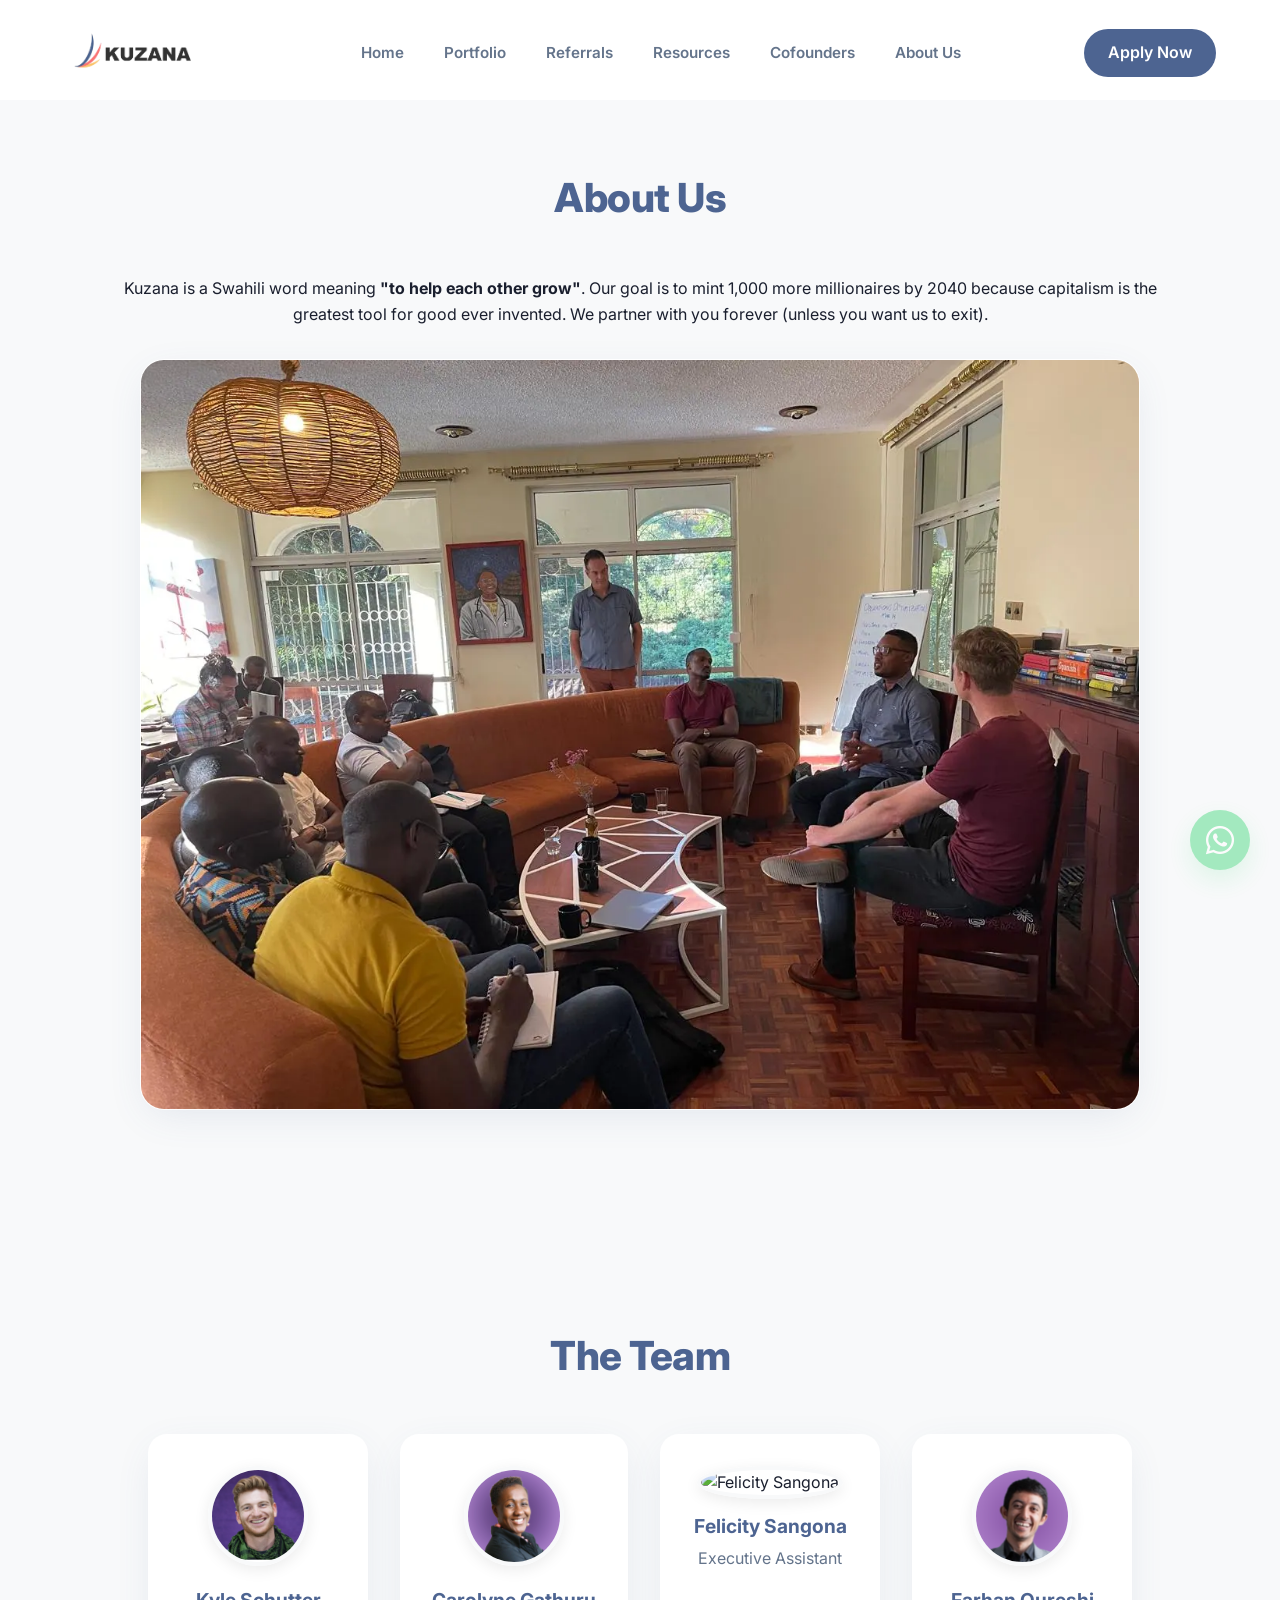
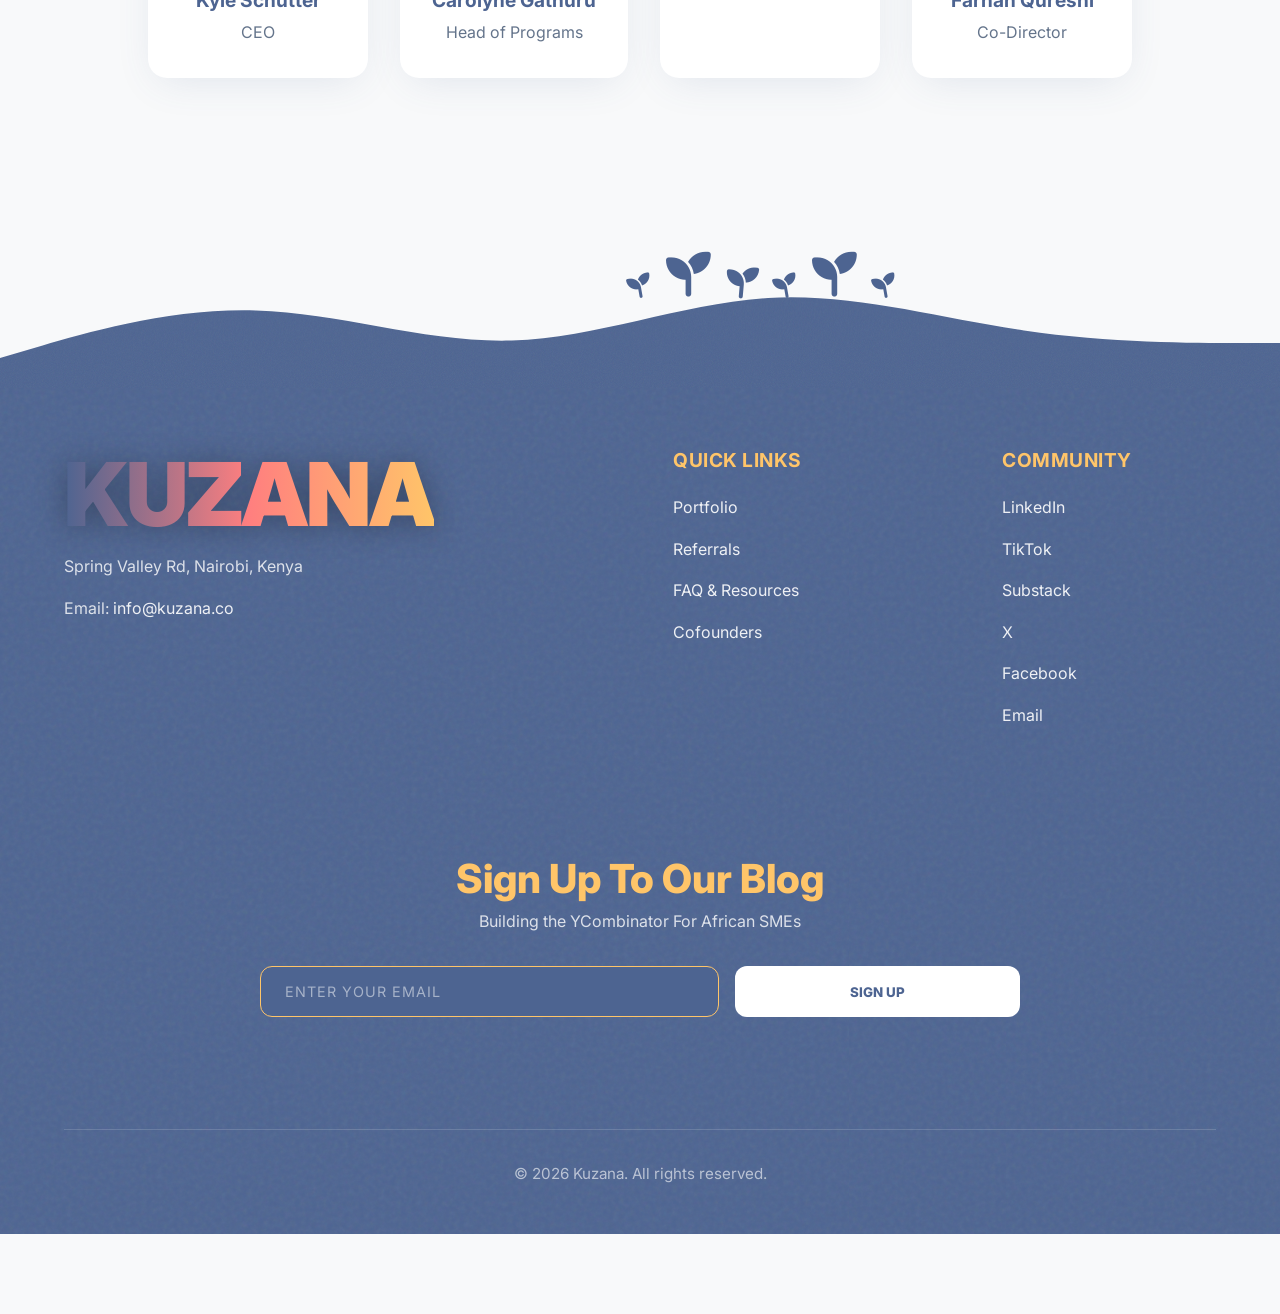
==== about.html @ e4b5b9cd "moved rest of files out" ====
<!DOCTYPE html>
<html lang="en">

<head>
    <meta charset="UTF-8">
    <meta name="viewport" content="width=device-width, initial-scale=1.0">
    <link rel="icon" type="image/png" href="../assets/logo/favicon.png">
    <title>Kuzana | About Our Team</title>
    <link href="https://fonts.googleapis.com/css2?family=Inter:wght@400;500;600;800&display=swap" rel="stylesheet">
    <link rel="stylesheet" href="../style.css">
    <link rel="stylesheet" href="https://cdnjs.cloudflare.com/ajax/libs/font-awesome/6.5.1/css/all.min.css">
</head>

<body>
    <!-- Sleek Navigation (Updated with Hamburger Support) -->
    <nav class="site-nav">
        <div class="nav-container">
            <a href="index.html" class="brand-logo">
                <img src="../assets/logo/kuzana-logo.png" alt="Kuzana Logo">
            </a>

            <!-- Hamburger Toggle -->
            <button class="menu-toggle" id="mobile-menu" aria-label="Toggle Menu">
                <i class="fa-solid fa-bars"></i>
            </button>

            <!-- Only ONE list of links -->
            <ul class="nav-links" id="nav-links">
                <li><a href="index.html">Home</a></li>
                <li><a href="portfolio.html">Portfolio</a></li>
                <li><a href="referral.html">Referrals</a></li>
                <li><a href="resources.html">Resources</a></li>
                <li><a href="cofounders.html">Cofounders</a></li>
                <li><a href="about.html">About Us</a></li>
                <!-- Mobile only CTA -->
                <li class="mobile-only-cta">
                    <a href="#apply" class="btn btn-nav">Apply Now</a>
                </li>
                </li>
            </ul>

            <!-- Desktop-only Apply Button (hidden on mobile) -->
            <a href="#apply" class="btn btn-nav desktop-cta">Apply Now</a>
        </div>
    </nav>

    <!-- Changed padding to be more responsive than the inline 5rem -->
    <main class="main-content" style="padding-top: 8rem;">

        <!-- About Us Section -->
        <section class="content-section">
            <div class="sleek-card text-center">
                <h3 class="section-heading">About Us</h3>
                <p class="max-w-3xl mx-auto mb-4">
                    Kuzana is a Swahili word meaning <strong>"to help each other grow"</strong>.
                    Our goal is to mint 1,000 more millionaires by 2040 because capitalism is the greatest
                    tool for good ever invented. We partner with you forever (unless you want us to exit).
                </p>

                <!-- About Us Image Placement -->
                <div class="media-container p-0 border-radius-inner">
                    <img src="../assets/images/image4.webp" alt="About Kuzana" class="full-width-image">
                </div>
            </div>
        </section>

        <!-- Team Section -->
        <section class="content-section text-center">
            <h3 class="section-heading">The Team</h3>
            <div class="team-grid">
                <!-- Each member is in their own card for easy stacking -->
                <div class="sleek-card team-member">
                    <img src="../assets/images/kyle profile pic.png" alt="Kyle Schutter" class="team-avatar">
                    <h5>Kyle Schutter</h5>
                    <p class="text-muted">CEO</p>
                </div>
                <div class="sleek-card team-member">
                    <img src="../assets/images/Carol profile pic.png" alt="Carolyne Gathuru" class="team-avatar">
                    <h5>Carolyne Gathuru</h5>
                    <p class="text-muted">Head of Programs</p>
                </div>
                <div class="sleek-card team-member">
                    <img src="../assets/images/Felicity profile pic.png" alt="Felicity Sangona" class="team-avatar">
                    <h5>Felicity Sangona</h5>
                    <p class="text-muted">Executive Assistant</p>
                </div>
                <div class="sleek-card team-member">
                    <img src="../assets/images/Farhan profile pic.png" alt="Farhan Qureshi" class="team-avatar">
                    <h5>Farhan Qureshi</h5>
                    <p class="text-muted">Co-Director</p>
                </div>
            </div>
        </section>
    </main>

    <!-- Silhouette Footer (Updated Layout) -->
    <footer class="site-footer">
        <!-- Saplings ride the wave -->
        <div class="sapling-container">
            <i class="fa-solid fa-seedling sapling s-small"></i>
            <i class="fa-solid fa-seedling sapling s-large"></i>
            <i class="fa-solid fa-seedling sapling s-medium"></i>
            <i class="fa-solid fa-seedling sapling s-small"></i>
            <i class="fa-solid fa-seedling sapling s-large"></i>
            <i class="fa-solid fa-seedling sapling s-small"></i>
        </div>

        <svg class="footer-silhouette" xmlns="http://www.w3.org/2000/svg" viewBox="0 0 1440 320"
            preserveAspectRatio="none">
            <defs>
                <filter id="waveNoise">
                    <feTurbulence type="fractalNoise" baseFrequency="0.8" numOctaves="3" stitchTiles="stitch" />
                </filter>
                <pattern id="texturedBlue" width="100%" height="100%">
                    <rect width="100%" height="100%" fill="#4d6491" />
                    <rect width="100%" height="100%" filter="url(#waveNoise)" opacity="0.08" />
                </pattern>
            </defs>
            <path fill="url(#texturedBlue)"
                d="M0,256L48,229.3C96,203,192,149,288,154.7C384,160,480,224,576,218.7C672,213,768,139,864,128C960,117,1056,171,1152,197.3C1248,224,1344,224,1392,224L1440,224L1440,320L1392,320C1344,320,1248,320,1152,320C1056,320,960,320,864,320C768,320,672,320,576,320C480,320,384,320,288,320C192,320,96,320,48,320L0,320Z">
            </path>
        </svg>

        <div class="footer-content">
            <div class="footer-grid">
                <div class="footer-brand">
                    <h2 class="footer-logo-massive">KUZANA</h2>
                    <p>Spring Valley Rd, Nairobi, Kenya</p>
                    <p>Email: <a href="mailto:info@kuzana.co">info@kuzana.co</a></p>
                </div>

                <div class="footer-links-wrapper">
                    <div class="footer-links">
                        <h4>Quick Links</h4>
                        <ul>
                            <li><a href="portfolio.html">Portfolio</a></li>
                            <li><a href="referral.html">Referrals</a></li>
                            <li><a href="resources.html">FAQ & Resources</a></li>
                            <li><a href="cofounders.html">Cofounders</a></li>
                        </ul>
                    </div>
                    <div class="footer-socials">
                        <h4>Community</h4>
                        <ul>
                            <li><a href="https://www.linkedin.com/company/kuzana">LinkedIn</a></li>
                            <li><a href="https://www.tiktok.com/@kuzana.co">TikTok</a></li>
                            <li><a href="https://blog.kuzana.co/">Substack</a></li>
                            <li><a href="https://x.com/kuzana_co">X</a></li>
                            <li><a href="https://www.facebook.com/Kuzana/">Facebook</a></li>
                            <li><a href="mailto:info@kuzana.co">Email</a></li>
                        </ul>
                    </div>
                </div>
                <div class="footer-newsletter">
                    <h3>Sign Up To Our Blog</h3>
                    <p>Building the YCombinator For African SMEs</p>
                    <form id="newsletter-form" class="newsletter-form">
                        <input type="email" name="subscriber_email" placeholder="ENTER YOUR EMAIL" required>
                        <button type="submit">SIGN UP</button>
                        <input type="text" name="website_url" style="display:none" tabindex="-1" autocomplete="off">
                    </form>
                </div>
            </div>
            <div class="footer-bottom">
                <p>&copy; 2026 Kuzana. All rights reserved.</p>
            </div>
        </div>
    </footer>

    <script src="../script.js"></script>

    <!-- Floating WhatsApp CTA -->
    <a href="https://chat.whatsapp.com/BOIjYho65SB93f5C442o04" class="whatsapp-float" target="_blank" rel="noopener noreferrer"
        aria-label="Join the Kuzana WhatsApp Community">
        <i class="fa-brands fa-whatsapp"></i>
    </a>
</body>

</html>
---- style.css ----
/* Color Palette & Variables */
:root {
    --brand-blue: #4d6491;
    --brand-red: #ff7f7f;
    --brand-yellow: #ffc569;
    --bg-light: #f8f9fa;
    --text-dark: #1a1f2e;
    --text-muted: #64748b;
    --white: #ffffff;
    --glass-bg: rgba(255, 255, 255, 0.7);
    --glass-border: rgba(255, 255, 255, 0.4);
    --shadow-soft: 0 10px 40px -10px rgba(77, 100, 145, 0.15);
}

/* --- Global Resets & Vertical Rhythm --- */
* {
    margin: 0;
    padding: 0;
    box-sizing: border-box;
    font-family: 'Inter', system-ui, -apple-system, sans-serif;
}

body {
    background-color: var(--bg-light);
    color: var(--text-dark);
    line-height: 1.6;
    overflow-x: hidden;
}

/* Establish standard spacing for text */
h1,
h2,
h3,
h4 {
    line-height: 1.1;
    color: var(--text-dark);
    margin-bottom: 0.5rem;
}

h5,
h6 {
    line-height: 1.2;
    color: var(--text-dark);
}

p {
    margin-bottom: 1rem;
}

p:last-child {
    margin-bottom: 0;
}

/* --- Navigation --- */
.site-nav {
    position: fixed;
    top: 0;
    width: 100%;
    height: 100px;
    background: rgba(255, 255, 255, 0.9);
    backdrop-filter: blur(10px);
    border-bottom: 1px solid var(--glass-border);
    z-index: 1000;
    transition: all 0.3s ease;
}

.nav-container {
    max-width: 1300px;
    /* Optional: gives a nice max-width on huge screens */
    margin: 0 auto;
    padding: 0.8rem 5%;
    /* The 5% keeps it away from the screen edge */
    display: flex;
    justify-content: space-between;
    align-items: center;
}

.brand-logo {
    display: flex;
    align-items: center;
    text-decoration: none;
    flex-shrink: 0;
    /* Give it some breathing room so it's not "stuck" to the links */
    padding-right: 2rem;
    transition: transform 0.3s ease;
}

.brand-logo:hover {
    transform: scale(1.05);
}

.brand-logo img {
    /* Set this to your preferred size. 35px-40px is standard for "small" */
    height: 80px;
    width: auto;
    display: block;
    object-fit: absolute;
}

.nav-links {
    display: flex;
    gap: 2.5rem;
    list-style: none;
    margin: 0 auto;
}

.nav-links a {
    text-decoration: none;
    color: var(--text-muted);
    font-weight: 600;
    font-size: 0.95rem;
    transition: color 0.2s;
}

.nav-links a:hover {
    color: var(--brand-red);
}

/* --- Hamburger Menu Base Styles --- */
.menu-toggle {
    display: none;
    background: none;
    border: none;
    font-size: 1.8rem;
    color: var(--brand-blue);
    cursor: pointer;
    z-index: 1001;
    /* Keeps it above the dropdown */
}

/* --- Button Text Fix --- */
.btn-nav,
.mobile-only-cta .btn {
    color: #ffffff !important;
    /* Forces solid white text */
    opacity: 1 !important;
    /* Ensures no transparency */
}

/* Ensure the button doesn't look flat on mobile */
.mobile-only-cta .btn {
    width: 100%;
    margin-top: 1rem;
    text-align: center;
    background: var(--brand-blue);
    box-shadow: 0 4px 15px rgba(77, 100, 145, 0.2);
}

/* Fix for the navigation links in the subfolder pages */
.nav-links.active {
    display: flex;
    z-index: 100;
}

.mobile-only {
    display: none;
}

/* --- Buttons --- */
.btn {
    display: inline-block;
    padding: 0.8rem 1.8rem;
    border-radius: 50px;
    font-weight: 600;
    text-decoration: none;
    transition: all 0.3s ease;
    cursor: pointer;
    border: none;
}

.btn-nav {
    background: var(--brand-blue);
    color: var(--white);
    padding: 0.7rem 1.5rem;
}

.btn-nav:hover {
    background: #3a4b6d;
}

.btn-primary {
    background: var(--white);
    color: var(--brand-blue);
    font-size: 1.1rem;
    padding: 1.2rem 2.5rem;
    box-shadow: 0 10px 25px rgba(0, 0, 0, 0.1);
    position: relative;
    z-index: 2;
}

.btn-primary:hover {
    transform: translateY(-3px);
    box-shadow: 0 15px 35px rgba(0, 0, 0, 0.15);
}

/* --- Hero Section (Rising Gradient) --- */
.hero-section {
    position: relative;
    min-height: 100vh;
    display: flex;
    align-items: center;
    justify-content: center;
    text-align: center;
    padding: 8rem 5% 4rem;
    background: linear-gradient(0deg, var(--brand-blue), var(--brand-red), var(--brand-yellow), var(--brand-blue));
    background-size: 100% 300%;
    animation: riseUp 14s ease-in-out infinite;
    overflow: hidden;
}

@keyframes riseUp {
    0% {
        background-position: 0% 100%;
    }

    50% {
        background-position: 0% 0%;
    }

    100% {
        background-position: 0% 100%;
    }
}

#hero-canvas {
    position: absolute;
    top: 0;
    left: 0;
    width: 100%;
    height: 100%;
    pointer-events: none;
    z-index: 1;
}

.hero-content {
    position: relative;
    z-index: 2;
    max-width: 900px;
    display: flex;
    flex-direction: column;
    align-items: center;
}

.hero-title {
    font-size: clamp(4rem, 15vw, 12rem);
    font-weight: 800;
    color: var(--white);
    line-height: 0.9;
    letter-spacing: -2px;
    margin-bottom: 1.5rem;
    text-shadow: 0 4px 20px rgba(0, 0, 0, 0.1);
}

.hero-subtitle {
    font-size: clamp(1.2rem, 3vw, 2rem);
    font-weight: 500;
    line-height: 1.4;
    color: var(--white);
    margin-bottom: 2rem;
}

.hero-description {
    color: rgba(255, 255, 255, 0.95);
    font-size: 1.15rem;
    max-width: 650px;
    margin-bottom: 2.5rem;
}

.hero-tags {
    display: flex;
    flex-wrap: wrap;
    justify-content: center;
    gap: 0.8rem;
    margin-bottom: 3.5rem;
}

.tag {
    background: rgba(255, 255, 255, 0.2);
    backdrop-filter: blur(8px);
    color: var(--white);
    padding: 0.5rem 1.2rem;
    border-radius: 50px;
    font-size: 0.9rem;
    font-weight: 600;
    border: 1px solid rgba(255, 255, 255, 0.3);
}

/* --- Main Content Layout --- */
.main-content {
    max-width: 1200px;
    margin: -5rem auto 0;
    padding: 0 5%;
    position: relative;
    z-index: 10;
}

.content-section {
    padding: 4rem 0;
    /* More breathing room between sections */
}

.section-heading {
    font-size: 2.5rem;
    margin-top: 4rem;
    color: var(--brand-blue);
    margin-bottom: 3.5rem;
    /* Massive jump here for neat spacing before cards */
    font-weight: 800;
    letter-spacing: -0.5px;
}

.card-grid {
    display: grid;
    grid-template-columns: repeat(auto-fit, minmax(320px, 1fr));
    gap: 2.5rem;
    /* Increased gap between cards */
}

/* --- The Sleek Glass Card Internals --- */
.glass-card {
    background: var(--glass-bg);
    backdrop-filter: blur(16px);
    border: 1px solid var(--glass-border);
    border-radius: 1.5rem;
    padding: 3rem;
    /* Thicker inner padding */
    box-shadow: var(--shadow-soft);
    transition: transform 0.3s ease, box-shadow 0.3s ease;
}

.glass-card:hover {
    transform: translateY(-5px);
    box-shadow: 0 20px 40px -10px rgba(77, 100, 145, 0.2);
}

.glass-card.brand-tint {
    background: linear-gradient(135deg, var(--brand-red), #ff9999);
    border: none;
    color: var(--white);
}

.glass-card h4 {
    font-size: 1.3rem;
    margin-bottom: 1rem;
    color: var(--brand-blue);
}

.glass-card.brand-tint h4 {
    color: var(--white);
}

.card-header {
    display: flex;
    justify-content: space-between;
    align-items: center;
    margin-bottom: 2rem;
    /* Pushes the quote further down */
    border-bottom: 1px solid rgba(0, 0, 0, 0.05);
    padding-bottom: 1rem;
}

.card-header h4 {
    margin-bottom: 0;
    /* Resets margin for flexbox alignment */
    font-size: 1.2rem;
}

.badge {
    background: rgba(77, 100, 145, 0.1);
    color: var(--brand-blue);
    padding: 0.4rem 1rem;
    border-radius: 20px;
    font-size: 0.85rem;
    font-weight: 700;
}

.quote {
    font-size: 1.1rem;
    line-height: 1.8;
    margin-top: 1.5rem;
    /* vastly improves quote readability */
    color: var(--text-dark);
    font-style: italic;
}

/* --- Media Containers (Locks images inside the rounded borders) --- */
.media-container {
    background: var(--white);
    border: 1px solid var(--glass-border);
    border-radius: 1.5rem;
    overflow: hidden;
    /* THIS is what stops images from bleeding out */
    box-shadow: var(--shadow-soft);
    margin: 2rem auto;
    max-width: 1000px;
}

.full-width-image {
    width: 100%;
    display: block;
    /* Removes weird whitespace under images */
    object-fit: cover;
    margin-bottom: 0;
}

/* --- Avatars & Logos --- */
.avatar {
    width: 65px;
    height: 65px;
    border-radius: 50%;
    /* Makes it a perfect circle */
    object-fit: cover;
    border: 3px solid var(--white);
    box-shadow: 0 4px 10px rgba(0, 0, 0, 0.1);
}

.company-logo {
    width: auto;
    max-width: 100%;
    /* Prevents wide logos from breaking the card */
    height: 85px;
    /* Gives square logos much more room to grow */
    object-fit: contain;
    display: block;
    margin-top: 2rem;
}

/* --- Team Member Cards --- */
.team-member.p-4 {
    padding: 2rem;
}

.team-avatar {
    width: 100px;
    height: 100px;
    border-radius: 50%;
    object-fit: cover;
    margin-bottom: 1rem;
    border: 4px solid var(--bg-light);
    box-shadow: 0 4px 15px rgba(0, 0, 0, 0.08);
}

/* Lists inside cards */
.feature-list {
    list-style: none;
    margin-top: 1.5rem;
}

.feature-list li {
    margin-bottom: 1.2rem;
    /* Spread out the bullet points */
    padding-left: 1.8rem;
    position: relative;
    color: var(--text-dark);
    line-height: 1.6;
}

.feature-list li::before {
    content: '→';
    color: var(--brand-yellow);
    position: absolute;
    left: 0;
    font-weight: 800;
    font-size: 1.2rem;
}

.feature-list.no-icon li::before {
    content: '';
}

.feature-list.no-icon li {
    padding-left: 0;
}

.benefit-list {
    list-style: dot;
    padding-left: 1.5rem;
    /* This pushes the bullets away from the left edge */
}

.benefit-list li {
    margin-top: 1.5rem;
    margin-bottom: 1.5rem;
    opacity: 0.95;
    line-height: 1.6;
}

/* --- High-Depth 3D Card Style --- */
.card-3d {
    background: var(--white);
    border-radius: 2rem;
    padding: 3rem;
    position: relative;
    border: 1px solid rgba(77, 100, 145, 0.1);

    /* Subtle 1px highlight on the top edge to simulate overhead light */
    border-top: 1.5px solid rgba(255, 255, 255, 0.9);

    /* Multi-layered shadow for realistic 3D depth */
    box-shadow:
        0 1px 2px rgba(0, 0, 0, 0.02),
        0 4px 8px rgba(0, 0, 0, 0.02),
        0 12px 24px rgba(77, 100, 145, 0.05),
        0 20px 40px rgba(77, 100, 145, 0.08);

    transition: all 0.5s cubic-bezier(0.175, 0.885, 0.32, 1.275);
}

.card-3d:hover {
    transform: translateY(-10px) scale(1.01);
    box-shadow:
        0 30px 60px -12px rgba(50, 50, 93, 0.25),
        0 18px 36px -18px rgba(0, 0, 0, 0.3);
}

.referral-box.card-3d {
    background: linear-gradient(135deg, #ffffff 0%, #fffbf2 100%);
    border: 2px solid var(--brand-yellow);
    margin-top: 3rem;
}

/* --- Team Section --- */
.team-grid {
    display: flex;
    flex-wrap: wrap;
    justify-content: center;
    gap: 2rem;
}

.team-member {
    background: var(--white);
    padding: 2rem;
    border-radius: 1.2rem;
    box-shadow: var(--shadow-soft);
    min-width: 220px;
}

.team-member h5 {
    font-size: 1.2rem;
    color: var(--brand-blue);
    margin-bottom: 0.5rem;
}

/* --- Silhouette Footer --- */
.site-footer {
    position: relative;
    margin-top: 6rem;
    background: var(--bg-dark);
}

/* --- Footer Saplings (Font Awesome) --- */
.sapling-container {
    position: absolute;
    top: 15px;
    right: 30%;
    display: flex;
    align-items: flex-end;
    gap: 15px;
    z-index: 5;
}

.sapling {
    color: var(--brand-blue);
}

/* Control size with font-size now */
.sapling.s-small {
    font-size: 1.5rem;
    transform: rotate(-10deg);
    /* Slight lean to the left */
}

.sapling.s-medium {
    font-size: 2rem;
    transform: rotate(5deg);
    /* Slight lean to the right */
}

.sapling.s-large {
    font-size: 2.8rem;
    /* The big one in the middle */
}

.footer-silhouette {
    display: block;
    width: 100%;
    height: 150px;
    fill: var(--brand-blue);
    margin-bottom: -2px;
}

.footer-content {
    background-color: var(--brand-blue);
    /* Retained your premium noise texture */
    background-image: url("data:image/svg+xml,%3Csvg viewBox='0 0 200 200' xmlns='http://www.w3.org/2000/svg'%3E%3Cfilter id='noiseFilter'%3E%3CfeTurbulence type='fractalNoise' baseFrequency='0.8' numOctaves='3' stitchTiles='stitch'/%3E%3C/filter%3E%3Crect width='100%25' height='100%25' filter='url(%23noiseFilter)' opacity='0.08'/%3E%3C/svg%3E");
    color: var(--white);
    padding: 4rem 5% 3rem;
}

/* --- Footer Layout (Updated to Flexbox for Centering) --- */
.footer-grid {
    max-width: 1200px;
    margin: 0 auto;
    display: flex;
    flex-wrap: wrap;
    justify-content: space-between;
    gap: 3rem;
    border-bottom: 1px solid rgba(255, 255, 255, 0.15);
    padding-bottom: 3rem;
}

.footer-brand {
    flex: 1 1 350px;
    /* Forces this to take up the left block */
}

/* The Massive Tri-Color Logo */
.footer-logo-massive {
    font-size: clamp(3.5rem, 8vw, 5.5rem);
    font-weight: 900;
    margin-bottom: 1rem;
    letter-spacing: -2px;
    line-height: 1;
    /* The Brand Colors Gradient */
    background: linear-gradient(90deg, var(--brand-blue), var(--brand-red), var(--brand-yellow));
    -webkit-background-clip: text;
    -webkit-text-fill-color: transparent;
    /* Subtle white glow so the blue part of the text doesn't vanish */
    filter: drop-shadow(0 2px 15px rgba(0, 0, 0, 0.3));
    display: inline-block;
}

.footer-brand p {
    color: rgba(255, 255, 255, 0.8);
}

.footer-brand a,
.footer-links a,
.footer-socials a {
    color: rgba(255, 255, 255, 0.9);
    text-decoration: none;
    transition: color 0.2s;
}

.footer-brand a:hover,
.footer-links a:hover,
.footer-socials a:hover {
    color: var(--brand-yellow);
}

/* Centers the two columns in the remaining space */
.footer-links-wrapper {
    flex: 1 1 500px;
    display: flex;
    justify-content: space-around;
    gap: 2rem;
    flex-wrap: wrap;
}

/* Consolidated your heading styles */
.footer-links h4,
.footer-socials h4 {
    margin-bottom: 1.5rem;
    font-size: 1.2rem;
    letter-spacing: 0.5px;
    text-transform: uppercase;
    color: var(--brand-yellow);
    /* Kept your yellow accent! */
}

.footer-links ul,
.footer-socials ul {
    list-style: none;
}

.footer-links li,
.footer-socials li {
    margin-bottom: 1rem;
}

.footer-bottom {
    text-align: center;
    padding-top: 2rem;
    color: rgba(255, 255, 255, 0.6);
    font-size: 0.95rem;
}

.footer-newsletter {
    display: flex;
    flex-direction: column;
    align-items: center;
    text-align: center;
    margin: 4rem auto;
    max-width: 800px;
    width: 100%;
    padding: 0 20px;
}

.footer-newsletter h3 {
    font-size: clamp(1.8rem, 4vw, 2.5rem);
    margin-bottom: 0.5rem;
    color: var(--brand-yellow);
    font-weight: 800;
}

.footer-newsletter p {
    color: rgba(255, 255, 255, 0.8);
    margin-bottom: 2rem;
}

/* --- Form Layout --- */
.newsletter-form {
    display: flex;
    justify-content: center;
    gap: 1rem;
    margin: 0 auto;
    width: 100%;
}

.newsletter-form input {
    padding: 1rem 1.5rem;
    flex: 2;
    min-width: 200px;
    border: 1.5px solid var(--brand-yellow);
    background: var(--brand-blue);
    /* Slight tint for depth */
    color: var(--white);
    font-size: 0.9rem;
    border-radius: 12px;
    /* Sleek rounded look */
    text-transform: uppercase;
    letter-spacing: 1px;
}

.newsletter-form input::placeholder {
    color: rgba(255, 255, 255, 0.5);
}

.newsletter-form button {
    padding: 1rem 2.5rem;
    flex: 1;
    background: var(--white);
    border: none;
    color: var(--brand-blue);
    font-weight: 800;
    border-radius: 12px;
    cursor: pointer;
    transition: all 0.3s ease;
}

.newsletter-form button:hover {
    background: var(--brand-yellow);
    transform: translateY(-2px);
    box-shadow: var(--brand-yellow);
}


/* --- Utilities --- */
.mt-4 {
    margin-top: 2rem;
}

.mb-4 {
    margin-bottom: 2rem;
}

.text-center {
    text-align: center;
}

.text-muted {
    color: var(--text-muted);
}

.text-white {
    color: var(--white);
}

/* --- Floating WhatsApp Widget --- */
.whatsapp-float {
    position: fixed;
    bottom: 30px;
    /* Distance from bottom */
    right: 30px;
    /* Distance from right */
    width: 60px;
    height: 60px;
    background-color: #25d366;
    /* Official WhatsApp Green */
    color: white;
    border-radius: 50%;
    display: flex;
    align-items: center;
    justify-content: center;
    font-size: 32px;
    text-decoration: none;

    /* High z-index to stay above the wave and texture */
    z-index: 9999;

    /* Dimmed state when not interacted with */
    opacity: 0.4;

    /* 3D shadow that matches your sleek-card vibe */
    box-shadow: 0 10px 25px rgba(37, 211, 102, 0.3);

    transition: all 0.4s cubic-bezier(0.175, 0.885, 0.32, 1.275);
}

.whatsapp-float:hover {
    opacity: 1;
    /* Fully visible on interaction */
    transform: scale(1.15) translateY(-5px);
    box-shadow: 0 15px 35px rgba(37, 211, 102, 0.5);
}

/* Mobile Adjustment: Ensure it doesn't cover footer links too much */
@media (max-width: 768px) {
    .whatsapp-float {
        bottom: 20px;
        right: 20px;
        width: 50px;
        height: 50px;
        font-size: 26px;
        opacity: 0.6;
        /* Slightly more visible by default on mobile */
    }
}

@media (min-width: 769px) {

    /* Always hide the link inside the list on desktop */
    .mobile-only-cta {
        display: none !important;
    }

    /* Always show the standalone button on desktop */
    .desktop-cta {
        display: inline-block;
    }
}

/* Responsive adjustments */
@media (max-width: 768px) {
    .nav-links {
        display: none;
    }

    .hero-section {
        padding-top: 8rem;
    }

    .glass-card {
        padding: 2rem;
    }

    .content-section {
        padding: 4rem 0;
    }

    /* Menu Fixes */
    .menu-toggle {
        display: block;
    }

    .desktop-cta {
        display: none;
    }

    .nav-links {
        position: absolute;
        top: 100%;
        left: 0;
        width: 100%;
        background: rgba(255, 255, 255, 0.98);
        backdrop-filter: blur(15px);
        flex-direction: column;
        padding: 2rem 5%;
        gap: 1.5rem;
        box-shadow: 0 10px 20px rgba(0, 0, 0, 0.1);
        border-bottom: 1px solid var(--border-light);

        /* Hidden by default on mobile */
        opacity: 0;
        visibility: hidden;
        transform: translateY(-10px);
        transition: all 0.3s ease;
    }

    .nav-links.active {
        opacity: 1;
        visibility: visible;
        transform: translateY(0);
        display: flex;
        /* Overrides the previous 'none' */
    }

    .mobile-only {
        display: block;
    }

    /* Seat the saplings properly on the steeper mobile wave */
    .sapling-container {
        top: 25px;
        right: 40%;
        transform: scale(0.65);
        transform-origin: bottom right;
    }

    /* Makes the footer links stack neatly under the giant KUZANA on mobile */
    .footer-links-wrapper {
        justify-content: flex-start;
        flex-direction: column;
    }

    /* DEFAULT BEHAVIOR (Other Pages):
       Hide the button from the nav bar, show it inside the burger menu */
    .desktop-cta {
        display: none;
    }

    .mobile-only-cta {
        display: block;
    }

    /* HOME PAGE OVERRIDE:
       Show the button in the nav bar, hide it inside the burger menu */
    .nav-home .desktop-cta {
        display: inline-block;
        margin-right: 15px;
        /* Spacing between button and hamburger */
        font-size: 0.9rem;
        padding: 0.6rem 1.2rem;
    }

    .nav-home .mobile-only-cta {
        display: none !important;
    }

    /* Adjust nav container for the Home Page to fit both items */
    .nav-home .nav-container {
        justify-content: space-between;
    }
}

@media (max-width: 600px) {
    .newsletter-form {
        flex-direction: column;
        /* Stacks the input and button */
        padding: 0 5%;
    }

    .newsletter-form input,
    .newsletter-form button {
        width: 100%;
        flex: none;
    }
}
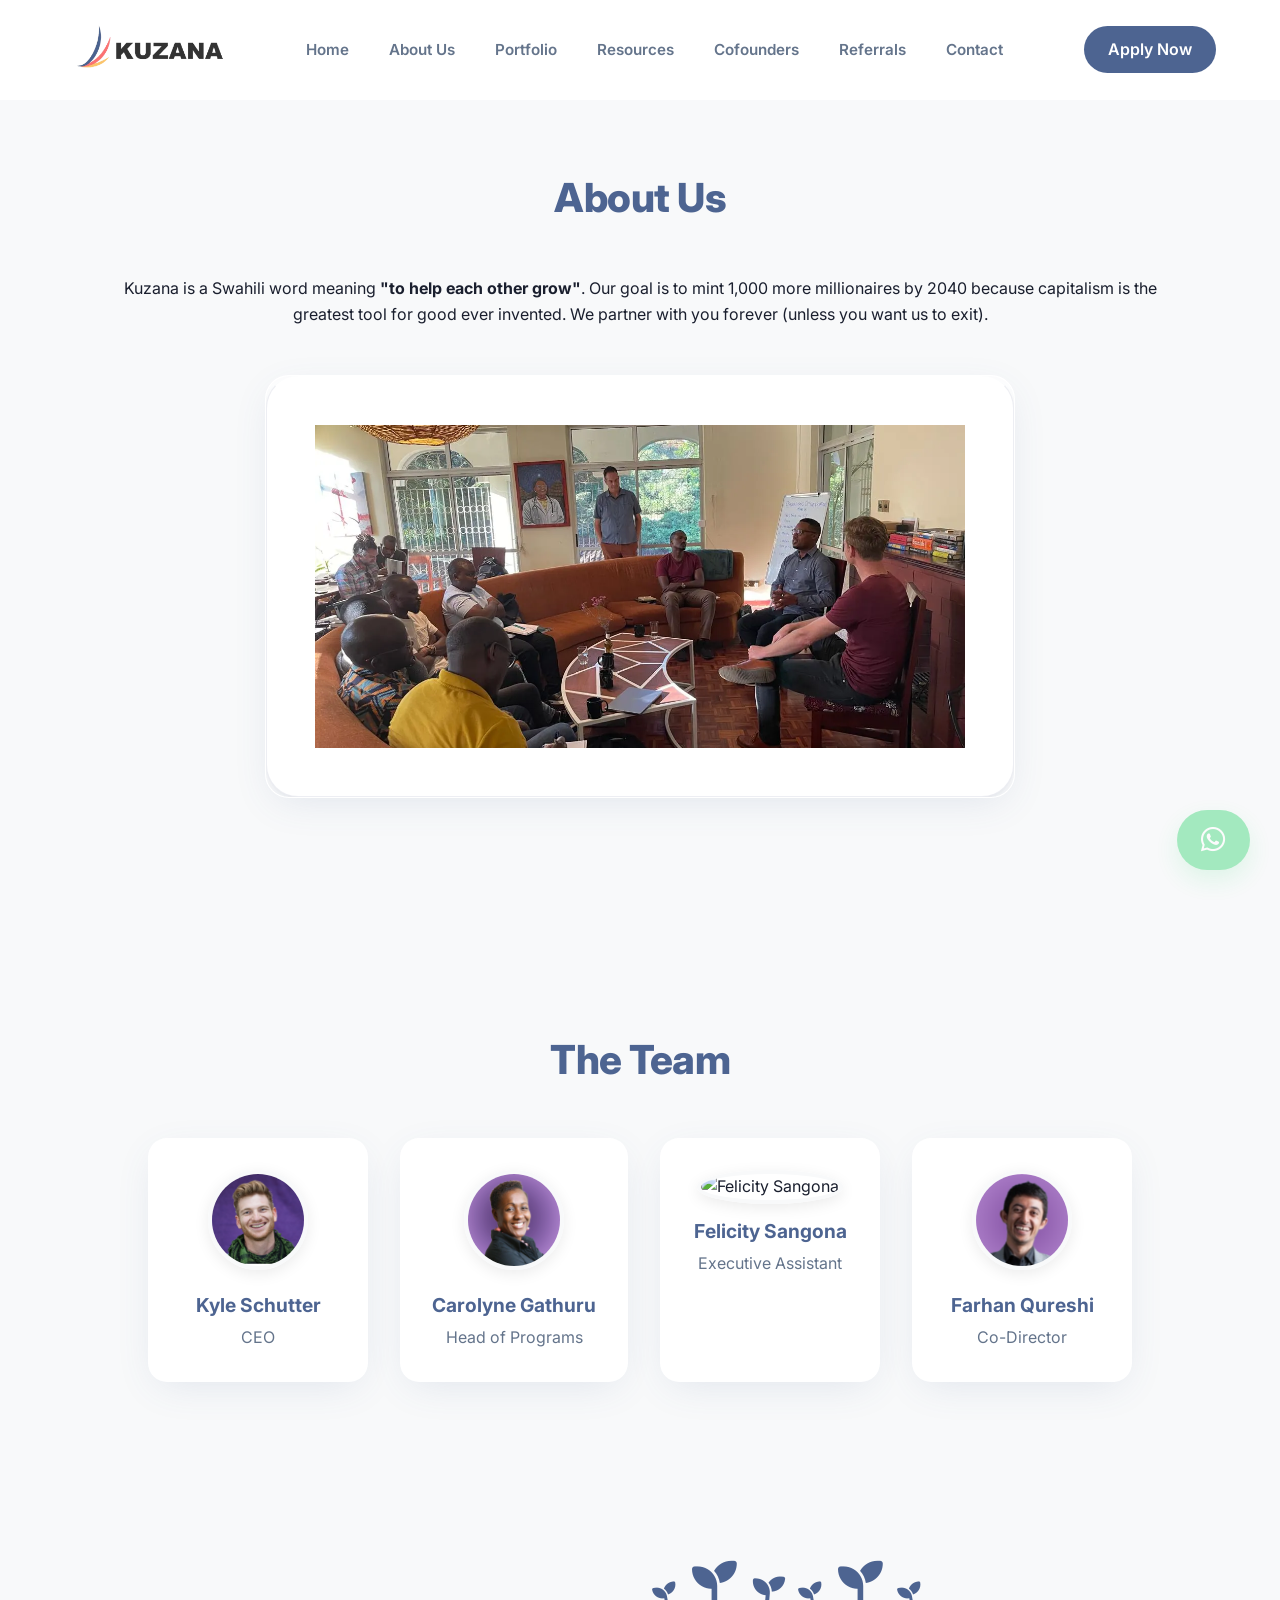
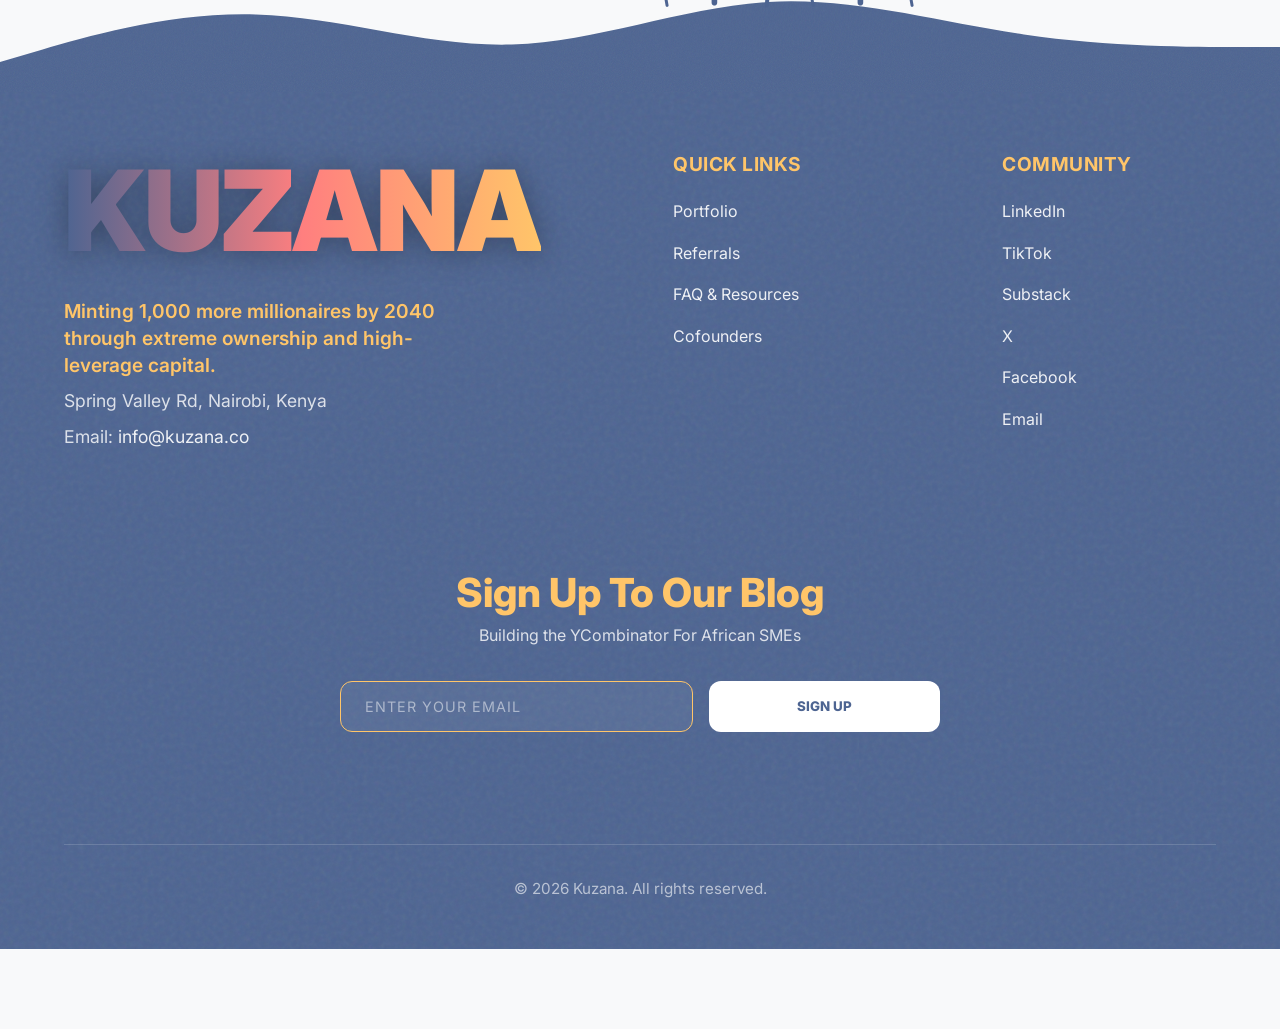
==== commit f68278db: "added animations, cards and adjusted links" ====
--- a/about.html
+++ b/about.html
@@ -4,10 +4,10 @@
 <head>
     <meta charset="UTF-8">
     <meta name="viewport" content="width=device-width, initial-scale=1.0">
-    <link rel="icon" type="image/png" href="../assets/logo/favicon.png">
+    <link rel="icon" type="image/png" href="assets/logo/favicon.png">
     <title>Kuzana | About Our Team</title>
     <link href="https://fonts.googleapis.com/css2?family=Inter:wght@400;500;600;800&display=swap" rel="stylesheet">
-    <link rel="stylesheet" href="../style.css">
+    <link rel="stylesheet" href="style.css">
     <link rel="stylesheet" href="https://cdnjs.cloudflare.com/ajax/libs/font-awesome/6.5.1/css/all.min.css">
 </head>
 
@@ -16,7 +16,7 @@
     <nav class="site-nav">
         <div class="nav-container">
             <a href="index.html" class="brand-logo">
-                <img src="../assets/logo/kuzana-logo.png" alt="Kuzana Logo">
+                <img src="assets/logo/kuzana-logo.png" alt="Kuzana Logo">
             </a>
 
             <!-- Hamburger Toggle -->
@@ -27,11 +27,12 @@
             <!-- Only ONE list of links -->
             <ul class="nav-links" id="nav-links">
                 <li><a href="index.html">Home</a></li>
+                <li><a href="about.html">About Us</a></li>
                 <li><a href="portfolio.html">Portfolio</a></li>
-                <li><a href="referral.html">Referrals</a></li>
                 <li><a href="resources.html">Resources</a></li>
                 <li><a href="cofounders.html">Cofounders</a></li>
-                <li><a href="about.html">About Us</a></li>
+                <li><a href="referral.html">Referrals</a></li>
+                <li><a href="contact.html">Contact</a></li>
                 <!-- Mobile only CTA -->
                 <li class="mobile-only-cta">
                     <a href="#apply" class="btn btn-nav">Apply Now</a>
@@ -50,42 +51,42 @@
         <!-- About Us Section -->
         <section class="content-section">
             <div class="sleek-card text-center">
-                <h3 class="section-heading">About Us</h3>
-                <p class="max-w-3xl mx-auto mb-4">
+                <h3 class="section-heading fade-up">About Us</h3>
+                <p class="max-w-3xl mx-auto mb-4 fade-up delay-100">
                     Kuzana is a Swahili word meaning <strong>"to help each other grow"</strong>.
                     Our goal is to mint 1,000 more millionaires by 2040 because capitalism is the greatest
                     tool for good ever invented. We partner with you forever (unless you want us to exit).
                 </p>
 
                 <!-- About Us Image Placement -->
-                <div class="media-container p-0 border-radius-inner">
-                    <img src="../assets/images/image4.webp" alt="About Kuzana" class="full-width-image">
+                <div class="media-container p-0 border-radius-inner fade-up delay-200">
+                    <img src="assets/images/image4.webp" alt="About Kuzana" class="full-width-image card-3d">
                 </div>
             </div>
         </section>
 
         <!-- Team Section -->
         <section class="content-section text-center">
-            <h3 class="section-heading">The Team</h3>
-            <div class="team-grid">
+            <h3 class="section-heading fade-up">The Team</h3>
+            <div class="team-grid fade-up delay-200">
                 <!-- Each member is in their own card for easy stacking -->
                 <div class="sleek-card team-member">
-                    <img src="../assets/images/kyle profile pic.png" alt="Kyle Schutter" class="team-avatar">
+                    <img src="assets/images/kyle profile pic.png" alt="Kyle Schutter" class="team-avatar">
                     <h5>Kyle Schutter</h5>
                     <p class="text-muted">CEO</p>
                 </div>
                 <div class="sleek-card team-member">
-                    <img src="../assets/images/Carol profile pic.png" alt="Carolyne Gathuru" class="team-avatar">
+                    <img src="assets/images/Carol profile pic.png" alt="Carolyne Gathuru" class="team-avatar">
                     <h5>Carolyne Gathuru</h5>
                     <p class="text-muted">Head of Programs</p>
                 </div>
                 <div class="sleek-card team-member">
-                    <img src="../assets/images/Felicity profile pic.png" alt="Felicity Sangona" class="team-avatar">
+                    <img src="assets/images/Felicity profile pic.png" alt="Felicity Sangona" class="team-avatar">
                     <h5>Felicity Sangona</h5>
                     <p class="text-muted">Executive Assistant</p>
                 </div>
                 <div class="sleek-card team-member">
-                    <img src="../assets/images/Farhan profile pic.png" alt="Farhan Qureshi" class="team-avatar">
+                    <img src="assets/images/Farhan profile pic.png" alt="Farhan Qureshi" class="team-avatar">
                     <h5>Farhan Qureshi</h5>
                     <p class="text-muted">Co-Director</p>
                 </div>
@@ -94,9 +95,8 @@
     </main>
 
     <!-- Silhouette Footer (Updated Layout) -->
-    <footer class="site-footer">
-        <!-- Saplings ride the wave -->
-        <div class="sapling-container">
+    <footer class="site-footer fade-up">
+        <div class="sapling-container fade-up delay-300">
             <i class="fa-solid fa-seedling sapling s-small"></i>
             <i class="fa-solid fa-seedling sapling s-large"></i>
             <i class="fa-solid fa-seedling sapling s-medium"></i>
@@ -125,6 +125,7 @@
             <div class="footer-grid">
                 <div class="footer-brand">
                     <h2 class="footer-logo-massive">KUZANA</h2>
+                    <p class="footer-mission">Minting 1,000 more millionaires by 2040 through extreme ownership and high-leverage capital.</p>
                     <p>Spring Valley Rd, Nairobi, Kenya</p>
                     <p>Email: <a href="mailto:info@kuzana.co">info@kuzana.co</a></p>
                 </div>
@@ -167,7 +168,7 @@
         </div>
     </footer>
 
-    <script src="../script.js"></script>
+    <script src="script.js"></script>
 
     <!-- Floating WhatsApp CTA -->
     <a href="https://chat.whatsapp.com/BOIjYho65SB93f5C442o04" class="whatsapp-float" target="_blank" rel="noopener noreferrer"
--- a/style.css
+++ b/style.css
@@ -1,4 +1,6 @@
-/* Color Palette & Variables */
+/* ==========================================================================
+   Color Palette & Variables
+   ========================================================================== */
 :root {
     --brand-blue: #4d6491;
     --brand-red: #ff7f7f;
@@ -12,7 +14,9 @@
     --shadow-soft: 0 10px 40px -10px rgba(77, 100, 145, 0.15);
 }
 
-/* --- Global Resets & Vertical Rhythm --- */
+/* ==========================================================================
+   Global Resets & Vertical Rhythm
+   ========================================================================== */
 * {
     margin: 0;
     padding: 0;
@@ -27,7 +31,6 @@
     overflow-x: hidden;
 }
 
-/* Establish standard spacing for text */
 h1,
 h2,
 h3,
@@ -51,7 +54,9 @@
     margin-bottom: 0;
 }
 
-/* --- Navigation --- */
+/* ==========================================================================
+   Navigation
+   ========================================================================== */
 .site-nav {
     position: fixed;
     top: 0;
@@ -62,14 +67,15 @@
     border-bottom: 1px solid var(--glass-border);
     z-index: 1000;
     transition: all 0.3s ease;
+    display: flex;
+    align-items: center;
 }
 
 .nav-container {
+    width: 100%;
     max-width: 1300px;
-    /* Optional: gives a nice max-width on huge screens */
     margin: 0 auto;
-    padding: 0.8rem 5%;
-    /* The 5% keeps it away from the screen edge */
+    padding: 0 5%;
     display: flex;
     justify-content: space-between;
     align-items: center;
@@ -80,8 +86,8 @@
     align-items: center;
     text-decoration: none;
     flex-shrink: 0;
-    /* Give it some breathing room so it's not "stuck" to the links */
-    padding-right: 2rem;
+    width: 160px;
+    /* Constrains logo area so it doesn't affect nav width */
     transition: transform 0.3s ease;
 }
 
@@ -90,11 +96,11 @@
 }
 
 .brand-logo img {
-    /* Set this to your preferred size. 35px-40px is standard for "small" */
-    height: 80px;
+    height: 100px;
+    /* Main desktop logo size */
     width: auto;
     display: block;
-    object-fit: absolute;
+    object-fit: contain;
 }
 
 .nav-links {
@@ -102,6 +108,7 @@
     gap: 2.5rem;
     list-style: none;
     margin: 0 auto;
+    align-items: center;
 }
 
 .nav-links a {
@@ -116,47 +123,35 @@
     color: var(--brand-red);
 }
 
-/* --- Hamburger Menu Base Styles --- */
-.menu-toggle {
-    display: none;
+/* ==========================================================================
+   Navigation Toggles (Base Styles)
+   ========================================================================== */
+
+/* Separated placement logic as requested - Hidden by default for Desktop */
+.menu-toggle-home, .menu-toggle {
     background: none;
     border: none;
     font-size: 1.8rem;
     color: var(--brand-blue);
     cursor: pointer;
     z-index: 1001;
-    /* Keeps it above the dropdown */
-}
-
-/* --- Button Text Fix --- */
-.btn-nav,
-.mobile-only-cta .btn {
-    color: #ffffff !important;
-    /* Forces solid white text */
-    opacity: 1 !important;
-    /* Ensures no transparency */
-}
-
-/* Ensure the button doesn't look flat on mobile */
-.mobile-only-cta .btn {
-    width: 100%;
-    margin-top: 1rem;
-    text-align: center;
-    background: var(--brand-blue);
-    box-shadow: 0 4px 15px rgba(77, 100, 145, 0.2);
-}
-
-/* Fix for the navigation links in the subfolder pages */
-.nav-links.active {
-    display: flex;
-    z-index: 100;
-}
-
-.mobile-only {
-    display: none;
-}
-
-/* --- Buttons --- */
+    position: absolute;
+    top: 50%;
+    transform: translateY(-50%);
+    display: none; /* Corrected: Single declaration to be overridden by MQ */
+}
+
+.menu-toggle-home {
+    right: 180px;
+}
+
+.menu-toggle {
+    right: 40px;
+}
+
+/* ==========================================================================
+   Buttons
+   ========================================================================== */
 .btn {
     display: inline-block;
     padding: 0.8rem 1.8rem;
@@ -170,8 +165,9 @@
 
 .btn-nav {
     background: var(--brand-blue);
-    color: var(--white);
+    color: var(--white) !important;
     padding: 0.7rem 1.5rem;
+    opacity: 1 !important;
 }
 
 .btn-nav:hover {
@@ -193,7 +189,9 @@
     box-shadow: 0 15px 35px rgba(0, 0, 0, 0.15);
 }
 
-/* --- Hero Section (Rising Gradient) --- */
+/* ==========================================================================
+   Hero Section (Rising Gradient)
+   ========================================================================== */
 .hero-section {
     position: relative;
     min-height: 100vh;
@@ -285,7 +283,9 @@
     border: 1px solid rgba(255, 255, 255, 0.3);
 }
 
-/* --- Main Content Layout --- */
+/* ==========================================================================
+   Main Content Layout & Cards
+   ========================================================================== */
 .main-content {
     max-width: 1200px;
     margin: -5rem auto 0;
@@ -296,7 +296,6 @@
 
 .content-section {
     padding: 4rem 0;
-    /* More breathing room between sections */
 }
 
 .section-heading {
@@ -304,7 +303,6 @@
     margin-top: 4rem;
     color: var(--brand-blue);
     margin-bottom: 3.5rem;
-    /* Massive jump here for neat spacing before cards */
     font-weight: 800;
     letter-spacing: -0.5px;
 }
@@ -313,40 +311,44 @@
     display: grid;
     grid-template-columns: repeat(auto-fit, minmax(320px, 1fr));
     gap: 2.5rem;
-    /* Increased gap between cards */
-}
-
-/* --- The Sleek Glass Card Internals --- */
+}
+
+/* --- High-Depth 3D Card Style --- */
+.card-3d,
 .glass-card {
-    background: var(--glass-bg);
-    backdrop-filter: blur(16px);
-    border: 1px solid var(--glass-border);
-    border-radius: 1.5rem;
+    background: var(--white);
+    border-radius: 2rem;
     padding: 3rem;
-    /* Thicker inner padding */
-    box-shadow: var(--shadow-soft);
-    transition: transform 0.3s ease, box-shadow 0.3s ease;
-}
-
+    position: relative;
+    border: 1px solid rgba(77, 100, 145, 0.1);
+    border-top: 1.5px solid rgba(255, 255, 255, 0.9);
+    box-shadow:
+        0 1px 2px rgba(0, 0, 0, 0.02),
+        0 4px 8px rgba(0, 0, 0, 0.02),
+        0 12px 24px rgba(77, 100, 145, 0.05),
+        0 20px 40px rgba(77, 100, 145, 0.08);
+    transition: all 0.5s cubic-bezier(0.175, 0.885, 0.32, 1.275);
+}
+
+.card-3d:hover,
 .glass-card:hover {
-    transform: translateY(-5px);
-    box-shadow: 0 20px 40px -10px rgba(77, 100, 145, 0.2);
-}
-
+    transform: translateY(-10px) scale(1.01);
+    box-shadow:
+        0 30px 60px -12px rgba(50, 50, 93, 0.25),
+        0 18px 36px -18px rgba(0, 0, 0, 0.3);
+}
+
+.card-3d.brand-tint,
 .glass-card.brand-tint {
     background: linear-gradient(135deg, var(--brand-red), #ff9999);
     border: none;
     color: var(--white);
 }
 
-.glass-card h4 {
-    font-size: 1.3rem;
-    margin-bottom: 1rem;
-    color: var(--brand-blue);
-}
-
-.glass-card.brand-tint h4 {
-    color: var(--white);
+.referral-box.card-3d {
+    background: linear-gradient(135deg, #ffffff 0%, #fffbf2 100%);
+    border: 2px solid var(--brand-yellow);
+    margin-top: 3rem;
 }
 
 .card-header {
@@ -354,14 +356,12 @@
     justify-content: space-between;
     align-items: center;
     margin-bottom: 2rem;
-    /* Pushes the quote further down */
     border-bottom: 1px solid rgba(0, 0, 0, 0.05);
     padding-bottom: 1rem;
 }
 
 .card-header h4 {
     margin-bottom: 0;
-    /* Resets margin for flexbox alignment */
     font-size: 1.2rem;
 }
 
@@ -378,37 +378,116 @@
     font-size: 1.1rem;
     line-height: 1.8;
     margin-top: 1.5rem;
-    /* vastly improves quote readability */
     color: var(--text-dark);
     font-style: italic;
 }
 
-/* --- Media Containers (Locks images inside the rounded borders) --- */
+/* Lists inside cards */
+.feature-list {
+    list-style: none;
+    margin-top: 1.5rem;
+}
+
+.feature-list li {
+    margin-bottom: 1.2rem;
+    padding-left: 1.8rem;
+    position: relative;
+    color: var(--text-dark);
+    line-height: 1.6;
+}
+
+.feature-list li::before {
+    content: '→';
+    color: var(--brand-yellow);
+    position: absolute;
+    left: 0;
+    font-weight: 800;
+    font-size: 1.2rem;
+}
+
+.benefit-list {
+    list-style: disc;
+    padding-left: 1.5rem;
+}
+
+.benefit-list li {
+    margin-top: 1.5rem;
+    margin-bottom: 1.5rem;
+    opacity: 0.95;
+    line-height: 1.6;
+}
+
+/* ==========================================================================
+   Media Containers & Avatars
+   ========================================================================== */
+.media-container-legacy {
+    background: var(--white);
+    border: 1px solid var(--glass-border);
+    border-radius: 1.5rem;
+    overflow: hidden;
+    box-shadow: var(--shadow-soft);
+    margin: 2rem auto;
+    max-width: 1000px;
+}
+
+.full-width-image-legacy {
+    width: 100%;
+    display: block;
+    object-fit: cover;
+    margin-bottom: 0;
+}
+
 .media-container {
     background: var(--white);
     border: 1px solid var(--glass-border);
     border-radius: 1.5rem;
     overflow: hidden;
-    /* THIS is what stops images from bleeding out */
     box-shadow: var(--shadow-soft);
-    margin: 2rem auto;
-    max-width: 1000px;
+    
+    /* THE FIX: Shrink the wrapper to a more manageable size */
+    max-width: 750px; 
+    margin: 3rem auto; /* Centers it perfectly */
 }
 
 .full-width-image {
     width: 100%;
+    /* Force a cinematic widescreen ratio so it never gets too tall */
+    aspect-ratio: 16 / 9; 
+    object-fit: cover; 
     display: block;
-    /* Removes weird whitespace under images */
-    object-fit: cover;
-    margin-bottom: 0;
-}
-
-/* --- Avatars & Logos --- */
+}
+
+/* --- Centered Video Container --- */
+.media-container.video-size {
+    max-width: 800px;
+    margin: 3rem auto;
+    border-radius: 1.5rem;
+    overflow: hidden;
+    background: #000; /* Black background prevents flicker during load */
+    box-shadow: var(--shadow-soft);
+}
+
+/* --- Responsive 16:9 Wrapper --- */
+.video-wrapper {
+    position: relative;
+    padding-bottom: 56.25%; /* 16:9 Aspect Ratio */
+    height: 0;
+    overflow: hidden;
+}
+
+.video-wrapper iframe {
+    position: absolute;
+    top: 0;
+    left: 0;
+    width: 100%;
+    height: 100%;
+    border: 0;
+}
+
 .avatar {
     width: 65px;
     height: 65px;
     border-radius: 50%;
-    /* Makes it a perfect circle */
     object-fit: cover;
     border: 3px solid var(--white);
     box-shadow: 0 4px 10px rgba(0, 0, 0, 0.1);
@@ -417,17 +496,34 @@
 .company-logo {
     width: auto;
     max-width: 100%;
-    /* Prevents wide logos from breaking the card */
     height: 85px;
-    /* Gives square logos much more room to grow */
     object-fit: contain;
     display: block;
     margin-top: 2rem;
 }
 
-/* --- Team Member Cards --- */
-.team-member.p-4 {
+/* ==========================================================================
+   Team Section
+   ========================================================================== */
+.team-grid {
+    display: flex;
+    flex-wrap: wrap;
+    justify-content: center;
+    gap: 2rem;
+}
+
+.team-member {
+    background: var(--white);
     padding: 2rem;
+    border-radius: 1.2rem;
+    box-shadow: var(--shadow-soft);
+    min-width: 220px;
+}
+
+.team-member h5 {
+    font-size: 1.2rem;
+    color: var(--brand-blue);
+    margin-bottom: 0.5rem;
 }
 
 .team-avatar {
@@ -440,119 +536,19 @@
     box-shadow: 0 4px 15px rgba(0, 0, 0, 0.08);
 }
 
-/* Lists inside cards */
-.feature-list {
-    list-style: none;
-    margin-top: 1.5rem;
-}
-
-.feature-list li {
-    margin-bottom: 1.2rem;
-    /* Spread out the bullet points */
-    padding-left: 1.8rem;
-    position: relative;
-    color: var(--text-dark);
-    line-height: 1.6;
-}
-
-.feature-list li::before {
-    content: '→';
-    color: var(--brand-yellow);
-    position: absolute;
-    left: 0;
-    font-weight: 800;
-    font-size: 1.2rem;
-}
-
-.feature-list.no-icon li::before {
-    content: '';
-}
-
-.feature-list.no-icon li {
-    padding-left: 0;
-}
-
-.benefit-list {
-    list-style: dot;
-    padding-left: 1.5rem;
-    /* This pushes the bullets away from the left edge */
-}
-
-.benefit-list li {
-    margin-top: 1.5rem;
-    margin-bottom: 1.5rem;
-    opacity: 0.95;
-    line-height: 1.6;
-}
-
-/* --- High-Depth 3D Card Style --- */
-.card-3d {
-    background: var(--white);
-    border-radius: 2rem;
-    padding: 3rem;
-    position: relative;
-    border: 1px solid rgba(77, 100, 145, 0.1);
-
-    /* Subtle 1px highlight on the top edge to simulate overhead light */
-    border-top: 1.5px solid rgba(255, 255, 255, 0.9);
-
-    /* Multi-layered shadow for realistic 3D depth */
-    box-shadow:
-        0 1px 2px rgba(0, 0, 0, 0.02),
-        0 4px 8px rgba(0, 0, 0, 0.02),
-        0 12px 24px rgba(77, 100, 145, 0.05),
-        0 20px 40px rgba(77, 100, 145, 0.08);
-
-    transition: all 0.5s cubic-bezier(0.175, 0.885, 0.32, 1.275);
-}
-
-.card-3d:hover {
-    transform: translateY(-10px) scale(1.01);
-    box-shadow:
-        0 30px 60px -12px rgba(50, 50, 93, 0.25),
-        0 18px 36px -18px rgba(0, 0, 0, 0.3);
-}
-
-.referral-box.card-3d {
-    background: linear-gradient(135deg, #ffffff 0%, #fffbf2 100%);
-    border: 2px solid var(--brand-yellow);
-    margin-top: 3rem;
-}
-
-/* --- Team Section --- */
-.team-grid {
-    display: flex;
-    flex-wrap: wrap;
-    justify-content: center;
-    gap: 2rem;
-}
-
-.team-member {
-    background: var(--white);
-    padding: 2rem;
-    border-radius: 1.2rem;
-    box-shadow: var(--shadow-soft);
-    min-width: 220px;
-}
-
-.team-member h5 {
-    font-size: 1.2rem;
-    color: var(--brand-blue);
-    margin-bottom: 0.5rem;
-}
-
-/* --- Silhouette Footer --- */
+/* ==========================================================================
+   Footer & Newsletter
+   ========================================================================== */
 .site-footer {
     position: relative;
     margin-top: 6rem;
-    background: var(--bg-dark);
-}
-
-/* --- Footer Saplings (Font Awesome) --- */
+    background: var(--bg-light);
+}
+
 .sapling-container {
     position: absolute;
-    top: 15px;
-    right: 30%;
+    top: 20px;
+    right: 28%;
     display: flex;
     align-items: flex-end;
     gap: 15px;
@@ -563,22 +559,18 @@
     color: var(--brand-blue);
 }
 
-/* Control size with font-size now */
 .sapling.s-small {
     font-size: 1.5rem;
     transform: rotate(-10deg);
-    /* Slight lean to the left */
 }
 
 .sapling.s-medium {
     font-size: 2rem;
     transform: rotate(5deg);
-    /* Slight lean to the right */
 }
 
 .sapling.s-large {
     font-size: 2.8rem;
-    /* The big one in the middle */
 }
 
 .footer-silhouette {
@@ -591,13 +583,11 @@
 
 .footer-content {
     background-color: var(--brand-blue);
-    /* Retained your premium noise texture */
     background-image: url("data:image/svg+xml,%3Csvg viewBox='0 0 200 200' xmlns='http://www.w3.org/2000/svg'%3E%3Cfilter id='noiseFilter'%3E%3CfeTurbulence type='fractalNoise' baseFrequency='0.8' numOctaves='3' stitchTiles='stitch'/%3E%3C/filter%3E%3Crect width='100%25' height='100%25' filter='url(%23noiseFilter)' opacity='0.08'/%3E%3C/svg%3E");
     color: var(--white);
     padding: 4rem 5% 3rem;
 }
 
-/* --- Footer Layout (Updated to Flexbox for Centering) --- */
 .footer-grid {
     max-width: 1200px;
     margin: 0 auto;
@@ -611,27 +601,34 @@
 
 .footer-brand {
     flex: 1 1 350px;
-    /* Forces this to take up the left block */
-}
-
-/* The Massive Tri-Color Logo */
+}
+
 .footer-logo-massive {
-    font-size: clamp(3.5rem, 8vw, 5.5rem);
+    font-size: clamp(4rem, 10vw, 7rem); 
     font-weight: 900;
-    margin-bottom: 1rem;
+    margin-bottom: 0.5rem;
     letter-spacing: -2px;
     line-height: 1;
-    /* The Brand Colors Gradient */
     background: linear-gradient(90deg, var(--brand-blue), var(--brand-red), var(--brand-yellow));
     -webkit-background-clip: text;
     -webkit-text-fill-color: transparent;
-    /* Subtle white glow so the blue part of the text doesn't vanish */
     filter: drop-shadow(0 2px 15px rgba(0, 0, 0, 0.3));
     display: inline-block;
 }
 
-.footer-brand p {
-    color: rgba(255, 255, 255, 0.8);
+.footer-brand p { 
+    color: rgba(255, 255, 255, 0.8); 
+    font-size: 1.1rem; /* Slightly larger address text */
+    margin-bottom: 0.5rem;
+}
+
+.footer-mission {
+    color: var(--brand-yellow) !important;
+    font-weight: 600;
+    font-size: 1.2rem !important;
+    margin-top: 1.5rem;
+    max-width: 80%;
+    line-height: 1.4;
 }
 
 .footer-brand a,
@@ -648,7 +645,6 @@
     color: var(--brand-yellow);
 }
 
-/* Centers the two columns in the remaining space */
 .footer-links-wrapper {
     flex: 1 1 500px;
     display: flex;
@@ -657,7 +653,6 @@
     flex-wrap: wrap;
 }
 
-/* Consolidated your heading styles */
 .footer-links h4,
 .footer-socials h4 {
     margin-bottom: 1.5rem;
@@ -665,7 +660,6 @@
     letter-spacing: 0.5px;
     text-transform: uppercase;
     color: var(--brand-yellow);
-    /* Kept your yellow accent! */
 }
 
 .footer-links ul,
@@ -685,6 +679,7 @@
     font-size: 0.95rem;
 }
 
+/* Newsletter Block */
 .footer-newsletter {
     display: flex;
     flex-direction: column;
@@ -708,13 +703,13 @@
     margin-bottom: 2rem;
 }
 
-/* --- Form Layout --- */
 .newsletter-form {
     display: flex;
     justify-content: center;
     gap: 1rem;
     margin: 0 auto;
     width: 100%;
+    max-width: 600px;
 }
 
 .newsletter-form input {
@@ -722,12 +717,10 @@
     flex: 2;
     min-width: 200px;
     border: 1.5px solid var(--brand-yellow);
-    background: var(--brand-blue);
-    /* Slight tint for depth */
+    background: rgba(255, 255, 255, 0.05);
     color: var(--white);
     font-size: 0.9rem;
     border-radius: 12px;
-    /* Sleek rounded look */
     text-transform: uppercase;
     letter-spacing: 1px;
 }
@@ -751,120 +744,120 @@
 .newsletter-form button:hover {
     background: var(--brand-yellow);
     transform: translateY(-2px);
-    box-shadow: var(--brand-yellow);
-}
-
-
-/* --- Utilities --- */
-.mt-4 {
-    margin-top: 2rem;
-}
-
-.mb-4 {
-    margin-bottom: 2rem;
-}
-
-.text-center {
-    text-align: center;
-}
-
-.text-muted {
-    color: var(--text-muted);
-}
-
-.text-white {
-    color: var(--white);
-}
-
-/* --- Floating WhatsApp Widget --- */
+    box-shadow: 0 5px 15px rgba(250, 204, 21, 0.3);
+}
+
+/* ==========================================================================
+   Floating WhatsApp Widget
+   ========================================================================== */
 .whatsapp-float {
     position: fixed;
     bottom: 30px;
-    /* Distance from bottom */
     right: 30px;
-    /* Distance from right */
-    width: 60px;
+    width: auto; /* Changed from fixed 60px */
     height: 60px;
+    padding: 0 1.5rem; /* Adds space around the text/icon */
     background-color: #25d366;
-    /* Official WhatsApp Green */
     color: white;
-    border-radius: 50%;
+    border-radius: 50px; /* Pill shape */
     display: flex;
     align-items: center;
     justify-content: center;
-    font-size: 32px;
+    gap: 10px; /* Space between text and icon */
+    font-size: 28px; /* Icon size */
     text-decoration: none;
-
-    /* High z-index to stay above the wave and texture */
     z-index: 9999;
-
-    /* Dimmed state when not interacted with */
     opacity: 0.4;
-
-    /* 3D shadow that matches your sleek-card vibe */
     box-shadow: 0 10px 25px rgba(37, 211, 102, 0.3);
-
     transition: all 0.4s cubic-bezier(0.175, 0.885, 0.32, 1.275);
 }
 
+.whatsapp-text {
+    font-size: 1rem;
+    font-weight: 700;
+    letter-spacing: -0.5px;
+}
+
+/* On hover, full opacity and slight lift */
 .whatsapp-float:hover {
     opacity: 1;
-    /* Fully visible on interaction */
-    transform: scale(1.15) translateY(-5px);
+    transform: scale(1.05) translateY(-5px);
     box-shadow: 0 15px 35px rgba(37, 211, 102, 0.5);
 }
 
-/* Mobile Adjustment: Ensure it doesn't cover footer links too much */
-@media (max-width: 768px) {
-    .whatsapp-float {
-        bottom: 20px;
-        right: 20px;
-        width: 50px;
-        height: 50px;
-        font-size: 26px;
-        opacity: 0.6;
-        /* Slightly more visible by default on mobile */
-    }
-}
-
-@media (min-width: 769px) {
-
-    /* Always hide the link inside the list on desktop */
+/* ==========================================================================
+   Utilities
+   ========================================================================== */
+.mt-4 {
+    margin-top: 2rem;
+}
+
+.mb-4 {
+    margin-bottom: 2rem;
+}
+
+.text-center {
+    text-align: center;
+}
+
+.text-muted {
+    color: var(--text-muted);
+}
+
+.text-white {
+    color: var(--white);
+}
+
+/* ==========================================================================
+   Responsive Breakpoints
+   ========================================================================== */
+
+/* --- Desktop Nav Logic --- */
+@media (min-width: 851px) {
     .mobile-only-cta {
         display: none !important;
     }
 
-    /* Always show the standalone button on desktop */
     .desktop-cta {
         display: inline-block;
     }
 }
 
-/* Responsive adjustments */
-@media (max-width: 768px) {
-    .nav-links {
-        display: none;
-    }
-
+/* --- Main Mobile Breakpoint (< 850px) --- */
+@media (max-width: 850px) {
     .hero-section {
         padding-top: 8rem;
     }
 
+    .content-section {
+        padding: 4rem 0;
+    }
+
+    .card-3d,
     .glass-card {
         padding: 2rem;
     }
 
-    .content-section {
-        padding: 4rem 0;
-    }
-
-    /* Menu Fixes */
+    /* Nav Layout Fixes */
+    .menu-toggle-home,
     .menu-toggle {
         display: block;
     }
 
     .desktop-cta {
         display: none;
+    }
+
+    .mobile-only-cta {
+        display: block;
+    }
+
+    .mobile-only-cta .btn {
+        width: 100%;
+        text-align: center;
+        background: var(--brand-blue);
+        color: white !important;
+        box-shadow: 0 4px 15px rgba(77, 100, 145, 0.2);
     }
 
     .nav-links {
@@ -879,12 +872,11 @@
         gap: 1.5rem;
         box-shadow: 0 10px 20px rgba(0, 0, 0, 0.1);
         border-bottom: 1px solid var(--border-light);
-
-        /* Hidden by default on mobile */
         opacity: 0;
         visibility: hidden;
         transform: translateY(-10px);
         transition: all 0.3s ease;
+        display: none;
     }
 
     .nav-links.active {
@@ -892,62 +884,108 @@
         visibility: visible;
         transform: translateY(0);
         display: flex;
-        /* Overrides the previous 'none' */
-    }
-
-    .mobile-only {
-        display: block;
-    }
-
-    /* Seat the saplings properly on the steeper mobile wave */
+        z-index: 100;
+    }
+
+    /* Home Page Nav Overrides */
+    .nav-home .nav-container {
+        justify-content: space-between;
+    }
+
+    .nav-home .desktop-cta {
+        display: inline-block;
+        padding: 0.5em 1em;
+        font-size: 0.85rem;
+        font-weight: 700;
+        white-space: nowrap;
+        min-width: auto;
+        margin-right: 10px;
+    }
+
+    .nav-home .mobile-only-cta {
+        display: none !important;
+    }
+
+    /* Footer & Widgets */
+    .whatsapp-text {
+        display: none; /* Hide text on small screens */
+    }
+    .whatsapp-float {
+        width: 50px; /* Revert to circle */
+        height: 50px;
+        padding: 0;
+        bottom: 20px;
+        right: 20px;
+        opacity: 0.6; 
+    }
+
     .sapling-container {
-        top: 25px;
-        right: 40%;
+        top: 20px;
+        right: 25%;
         transform: scale(0.65);
         transform-origin: bottom right;
     }
 
-    /* Makes the footer links stack neatly under the giant KUZANA on mobile */
+    /* 2. Center the entire Footer Grid */
+    .footer-grid {
+        flex-direction: column;
+        align-items: center;
+        text-align: center;
+    }
+    
+    .footer-brand {
+        display: flex;
+        flex-direction: column;
+        align-items: center;
+        width: 100%;
+        margin-bottom: 2rem;
+    }
+
+    .footer-mission {
+        text-align: center;
+        margin: 1.5rem auto 0;
+    }
+
+    /* 3. Stack the links dead center and larger */
     .footer-links-wrapper {
-        justify-content: flex-start;
+        width: 100%;
         flex-direction: column;
-    }
-
-    /* DEFAULT BEHAVIOR (Other Pages):
-       Hide the button from the nav bar, show it inside the burger menu */
-    .desktop-cta {
-        display: none;
-    }
-
-    .mobile-only-cta {
-        display: block;
-    }
-
-    /* HOME PAGE OVERRIDE:
-       Show the button in the nav bar, hide it inside the burger menu */
-    .nav-home .desktop-cta {
-        display: inline-block;
-        margin-right: 15px;
-        /* Spacing between button and hamburger */
-        font-size: 0.9rem;
-        padding: 0.6rem 1.2rem;
-    }
-
-    .nav-home .mobile-only-cta {
-        display: none !important;
-    }
-
-    /* Adjust nav container for the Home Page to fit both items */
-    .nav-home .nav-container {
-        justify-content: space-between;
-    }
-}
-
+        align-items: center;
+        gap: 2.5rem; /* Space between the two link groups */
+    }
+
+    .footer-links,
+    .footer-socials {
+        width: 100%;
+        display: flex;
+        flex-direction: column;
+        align-items: center;
+    }
+
+    /* Increase the font sizes slightly for legibility on iPad */
+    .footer-links h4,
+    .footer-socials h4 {
+        font-size: 1.3rem; 
+        margin-bottom: 1rem;
+    }
+
+    .footer-links a,
+    .footer-socials a {
+        font-size: 1.1rem;
+    }
+
+    /* 4. The thin dividing line for hierarchy & depth */
+    .footer-links {
+        padding-bottom: 2.5rem;
+        border-bottom: 1px solid rgba(255, 255, 255, 0.15);
+    }
+}
+
+/* --- Small Mobile Breakpoint (< 600px) --- */
 @media (max-width: 600px) {
     .newsletter-form {
         flex-direction: column;
-        /* Stacks the input and button */
-        padding: 0 5%;
+        padding: 0;
     }
 
     .newsletter-form input,
@@ -955,4 +993,42 @@
         width: 100%;
         flex: none;
     }
-}+}
+
+/* --- Extra Small Phone Breakpoint (< 400px) --- */
+@media (max-width: 400px) {
+    .nav-home .desktop-cta {
+        padding: 0.4em 0.8em;
+        font-size: 0.75rem;
+        margin-right: 5px;
+    }
+
+    .brand-logo img {
+        height: 70px;
+    }
+}
+
+/* ==========================================================================
+   Premium Scroll Animations
+   ========================================================================== */
+
+/* The starting state (hidden and pushed down slightly) */
+.fade-up {
+    opacity: 0;
+    transform: translateY(50px); /* A subtle 50px lift is elegant, not distracting */
+    /* The premium easing curve */
+    transition: opacity 0.7s cubic-bezier(0.165, 0.84, 0.44, 1), 
+                transform 0.7s cubic-bezier(0.165, 0.84, 0.44, 1);
+    will-change: opacity, transform; /* Hardware acceleration */
+}
+
+/* The ending state (triggered by JavaScript) */
+.fade-up.is-visible {
+    opacity: 1;
+    transform: translateY(0);
+}
+
+/* Optional delays if you want a paragraph to follow a header smoothly */
+.delay-100 { transition-delay: 100ms; }
+.delay-200 { transition-delay: 200ms; }
+.delay-300 { transition-delay: 300ms; }
